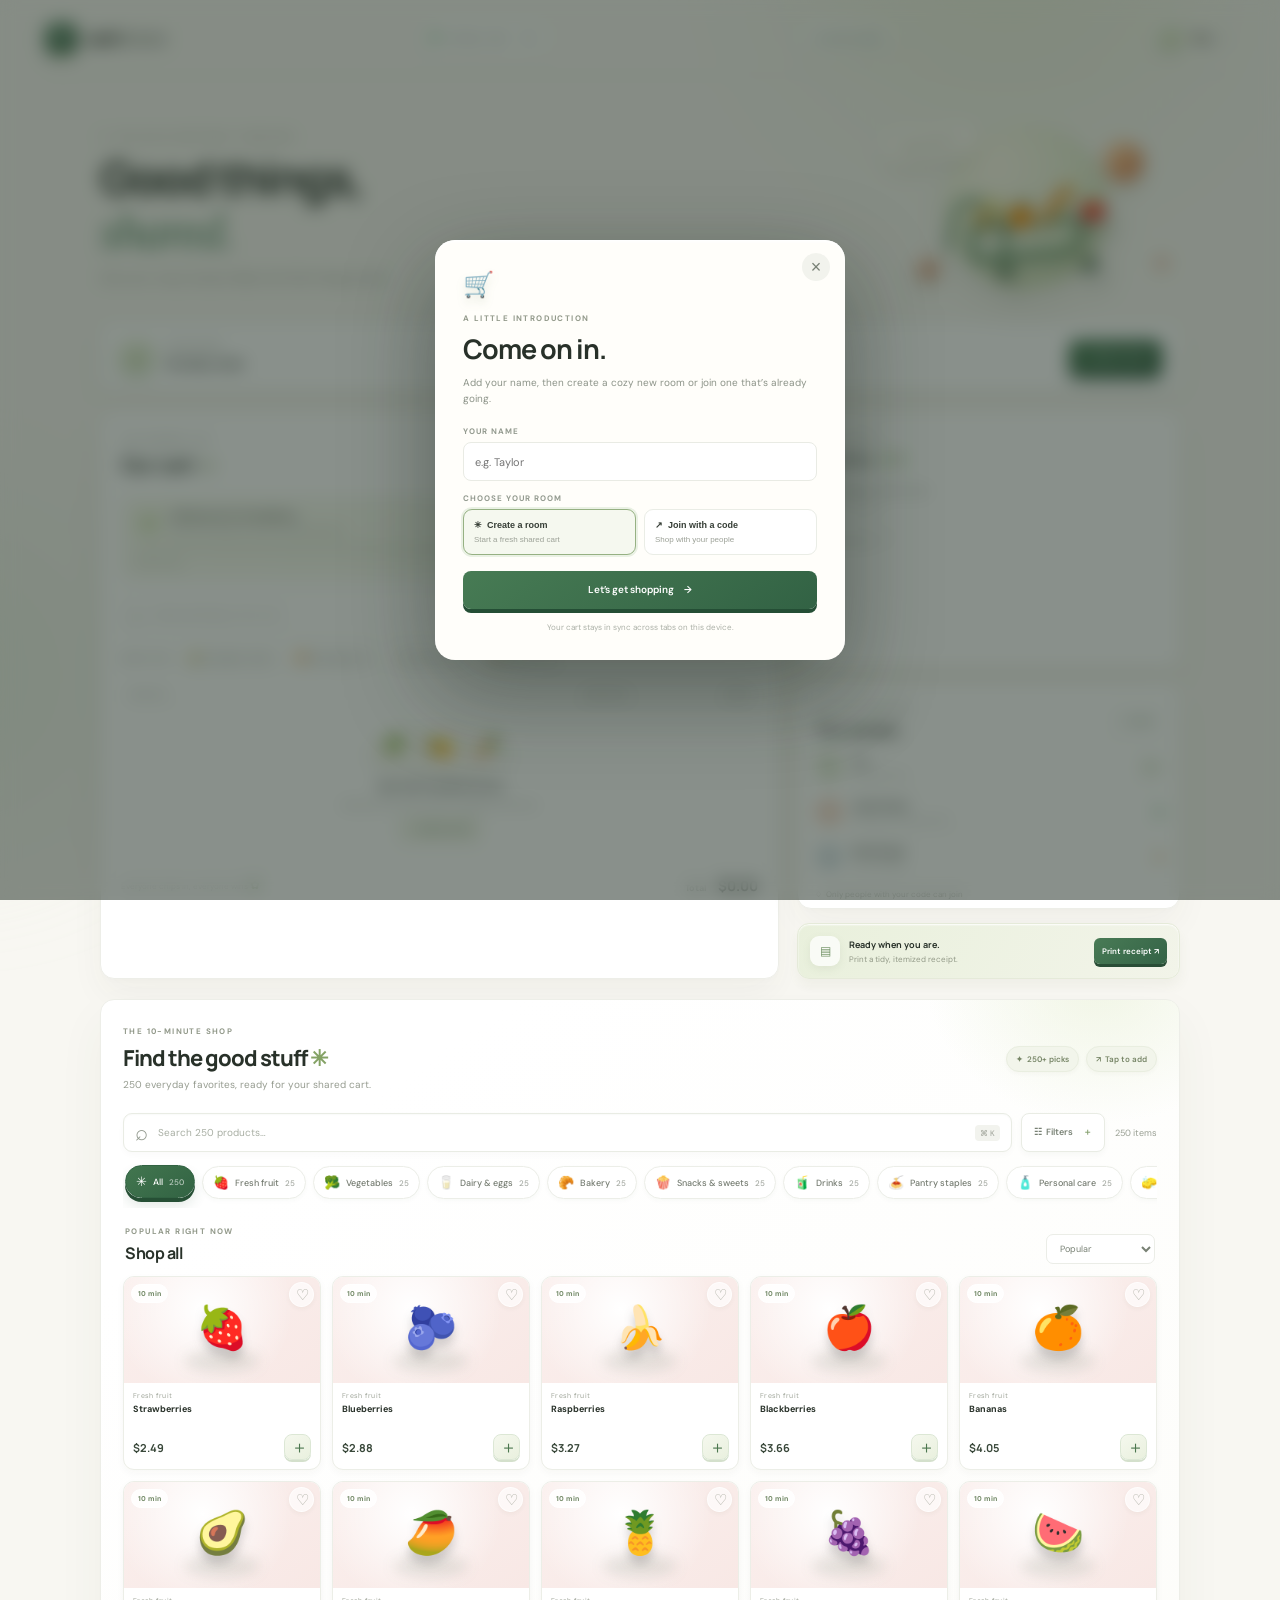
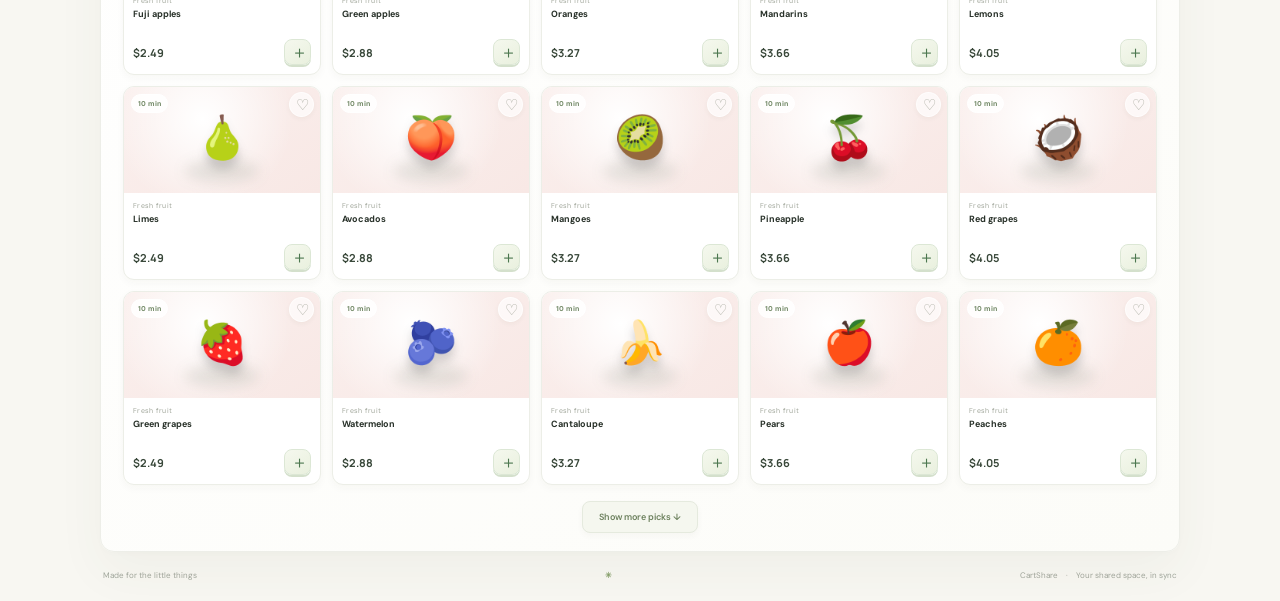
==== index.html @ 5a7dfa8d "Build CartShare shopping app" ====
<!doctype html><html lang="en"><head><meta charset="UTF-8"><meta name="viewport" content="width=device-width,initial-scale=1"><meta name="theme-color" content="#f7f6f0"><title>CartShare — Good things, shared</title><link rel="preconnect" href="https://fonts.googleapis.com"><link href="https://fonts.googleapis.com/css2?family=DM+Sans:wght@400;500;600;700&family=Manrope:wght@400;500;600;700;800&display=swap" rel="stylesheet"><link rel="stylesheet" href="css/styles.css"></head><body><div class="glow g1"></div><div class="glow g2"></div>
<header class="topbar"><a class="brand"><span class="brand-icon">c<sup>✳</sup></span>cart<span class="light">share</span></a><div class="presence"><i></i><span id="header-room">Your shared space</span><button id="copy-room" title="Copy room code">⧉</button></div><a class="explainer-link" href="assets/video/cartshare-explainer.html" target="_blank" rel="noopener">▶ &nbsp;How it works</a><button class="user-pill" id="profile-button"><span class="avatar" id="profile-avatar">Y</span><span id="profile-name">You</span><span class="muted">⌄</span></button></header>
<main><section class="hero"><div><p class="kicker">✳ &nbsp;THE JOY OF GETTING IT TOGETHER</p><h1>Good things,<br><em>shared.</em></h1><p class="sub">One cart, many hands. Make the little things easier.</p></div><div class="scene" aria-hidden="true"><div class="halo"></div><div class="bubble b1"></div><div class="bubble b2"></div><span class="sticker">GOOD STUFF ✦</span><span class="spark">✳</span><div class="trolley"><div class="goods"><span>🥑</span><span>🍊</span><span>🥖</span><span>🍅</span></div><div class="basket"></div><div class="handle"></div><i class="wheel one"></i><i class="wheel two"></i></div></div></section>
<section class="roombar"><div class="home-icon">⌂</div><div><small>YOUR ROOM</small><strong id="room-title">Sunday reset</strong></div><div class="roomcode"><small>INVITE CODE</small><button id="room-code">SUN-482　↗</button></div><div class="members"><div><i>Y</i><i>J</i><i>+1</i></div><span><b id="people-count">3</b> shopping together</span></div><button class="join" id="open-room">＋ <span>Join a room</span></button></section>
<div class="layout"><section class="cart card"><div class="heading"><div><small class="kicker">THE SHARED LIST</small><h2>Our cart <sup id="item-count">0</sup></h2></div><button class="quiet" id="clear-cart">Clear all ↗</button></div><div class="shipping"><div class="shipping-top"><span class="shine">✦</span><div><b id="threshold-title">A little more for free delivery</b><small id="threshold-caption">Add a few favorites to reach the $75 minimum</small></div><strong id="progress-amount">$0 <small>/ $75</small></strong></div><div class="track"><div id="progress-fill"></div></div><div class="track-label"><span id="progress-left">$75 to go</span><b>FREE DELIVERY　↗</b></div></div>
<form id="add-form"><div class="item-input"><span>⌕</span><input id="item-input" placeholder="Add something to the cart…" maxlength="70" required><kbd>↵</kbd></div><label class="price-input">$ <input id="price-input" type="number" min="0.01" step=".01" placeholder="0.00" required></label><button class="add" type="submit">＋ Add item</button></form><div class="quick"><small>QUICK ADD</small><button data-name="Avocados" data-price="4.50">🥑 <span>Avocados</span> <b>$4.50</b></button><button data-name="Sourdough" data-price="6">🍞 <span>Sourdough</span> <b>$6</b></button><button data-name="Oat milk" data-price="3.25">🥛 <span>Oat milk</span> <b>$3.25</b></button><button data-name="Flowers" data-price="12">💐 <span>Flowers</span> <b>$12</b></button></div><div class="list-head"><span>ITEM <i id="list-count">(0)</i></span><span>ADDED BY</span><span>PRICE</span></div><div id="item-list"></div><div id="empty-state" class="empty"><div class="produce">🥬　🍋　🥕</div><b>Your cart is a blank canvas</b><p>Add your first item and let the good stuff roll in.</p><button id="empty-add">＋ Add an item</button></div><div class="cart-foot"><span>Everyone chips in, everyone wins <i>✿</i></span><b>Total <strong id="cart-total">$0.00</strong></b></div></section>
<aside><section class="card activity"><div class="heading"><div><small class="kicker">THE LATEST</small><h3>Activity <span class="live">● LIVE</span></h3></div><button id="activity-menu" class="quiet">···</button></div><div id="activity-feed"></div><button class="see-more" id="activity-more">See all activity　↗</button></section><section class="card people"><div class="heading"><div><small class="kicker">BETTER TOGETHER</small><h3>Your people</h3></div><button class="invite" id="invite-button">＋ Invite</button></div><div class="person"><i class="av you">Y</i><span><b id="person-you">You</b><small>Making the list</small></span><label>YOU</label></div><div class="person"><i class="av jamie">J</i><span><b>Jamie Parker</b><small>Picking up the good stuff</small></span><i class="online"></i></div><div class="person"><i class="av alex">A</i><span><b>Alex Morgan</b><small>Just browsing</small></span><i class="online idle"></i></div><div class="privacy">♢ &nbsp;Only people with your code can join</div></section><section class="receipt"><div class="receipt-icon">▤</div><span><b>Ready when you are.</b><small>Print a tidy, itemized receipt.</small></span><button id="print-receipt">Print receipt ↗</button></section></aside></div><section class="store card" id="store"><div class="store-top"><div><small class="kicker">THE 10-MINUTE SHOP</small><h2>Find the good stuff <span>✳</span></h2><p>250 everyday favorites, ready for your shared cart.</p></div><div class="store-badges"><span>✦ &nbsp;250+ picks</span><span>↗ &nbsp;Tap to add</span></div></div><div class="store-tools"><label class="catalog-search"><span>⌕</span><input id="catalog-search" placeholder="Search 250 products…" autocomplete="off"><kbd>⌘ K</kbd></label><button class="filter-toggle" id="filter-toggle">☷ &nbsp;Filters <span>＋</span></button><span class="result-count" id="result-count">250 items</span></div><div class="category-rail" id="category-rail"></div><div class="catalog-heading"><div><small class="kicker" id="active-category-label">POPULAR RIGHT NOW</small><h3 id="active-category-title">Shop all</h3></div><select id="sort-products" aria-label="Sort products"><option value="popular">Popular</option><option value="name">Name A–Z</option><option value="price-low">Price: low to high</option><option value="price-high">Price: high to low</option></select></div><div class="product-grid" id="product-grid"></div><div class="no-results hidden" id="no-results">No products found. Try another search or category.</div><button class="load-more" id="load-more">Show more picks <span>↓</span></button></section><footer>Made for the little things <b>✳</b><span>CartShare　·　Your shared space, in sync</span></footer></main>
<div class="backdrop" id="modal-backdrop"><section class="modal"><button class="close" id="modal-close">×</button><div class="modal-icon">🛒</div><small class="kicker">A LITTLE INTRODUCTION</small><h2>Come on in.</h2><p>Add your name, then create a cozy new room or join one that’s already going.</p><form id="join-form"><label>YOUR NAME</label><input id="name-field" placeholder="e.g. Taylor" maxlength="24" required><label>CHOOSE YOUR ROOM</label><div class="choices"><button type="button" class="choice active" data-mode="create"><b>✳ &nbsp;Create a room</b><small>Start a fresh shared cart</small></button><button type="button" class="choice" data-mode="join"><b>↗ &nbsp;Join with a code</b><small>Shop with your people</small></button></div><div id="join-code-field" class="hidden"><label>ROOM CODE</label><input id="code-field" placeholder="e.g. SUN-482" maxlength="8"></div><button class="submit">Let’s get shopping　→</button></form><small class="modal-note">Your cart stays in sync across tabs on this device.</small></section></div><div class="toast" id="toast"></div><script src="js/app.js"></script></body></html>
---- css/styles.css ----
:root{--ink:#283129;--green:#376b49;--muted:#92988e;--paper:#f8f7f2;--line:#eceee7}*{box-sizing:border-box}body{margin:0;background:var(--paper);color:var(--ink);font:12px 'DM Sans',sans-serif;overflow-x:hidden}.glow{position:fixed;z-index:-1;filter:blur(80px);border-radius:50%;opacity:.55}.g1{width:370px;height:350px;background:#e6edcf;right:7%;top:-230px}.g2{width:280px;height:270px;background:#e1f0dc;left:-190px;bottom:10%}.topbar{height:76px;max-width:1190px;margin:auto;display:flex;justify-content:space-between;align-items:center;border-bottom:1px solid #e9eae3}.brand{display:flex;align-items:center;font:800 19px Manrope;letter-spacing:-1px}.brand-icon{display:grid;place-items:center;width:32px;height:32px;background:linear-gradient(145deg,#4f845d,#285639);color:white;border-radius:11px;box-shadow:inset 1px 2px 3px #ffffff66,0 5px 10px #355a3a44;margin-right:9px;transform:rotate(-3deg)}.brand-icon sup{font-size:8px;color:#d8ef93}.light{color:#798078;font-weight:500;margin-left:1px}.presence{display:flex;align-items:center;gap:8px;background:#ffffffc9;border:1px solid #e9ebe4;border-radius:99px;padding:8px 11px;color:#747b70;font-size:10px;box-shadow:0 3px 9px #33310d08}.presence i,.online{width:7px;height:7px;background:#68aa72;border-radius:50%;box-shadow:0 0 0 3px #e8f5e7}.presence button{border:0;background:none;color:#858c7e;cursor:pointer}.user-pill{border:0;background:none;display:flex;align-items:center;gap:8px;font:600 11px 'DM Sans';cursor:pointer}.avatar{width:29px;height:29px;border-radius:50%;background:linear-gradient(140deg,#edf3dc,#d6e5c2);display:grid;place-items:center;color:#566e49;box-shadow:inset 1px 2px 3px white,0 3px 7px #5553}.muted{color:#a2a69d}main{max-width:1080px;margin:auto;padding:36px 0 20px}.hero{display:flex;justify-content:space-between;align-items:center;height:196px}.kicker{font-size:8px;letter-spacing:1.4px;color:#92998a;font-weight:700}.hero h1{font:800 46px/1.05 Manrope;letter-spacing:-2.4px;margin:12px 0 8px}.hero h1 em{font:italic 500 50px Georgia;color:#4c835c;letter-spacing:-2px}.sub{font-size:12px;color:#8a9086;margin:10px 0}.scene{width:300px;height:188px;position:relative;perspective:500px}.halo{position:absolute;width:165px;height:165px;border-radius:50%;left:63px;top:8px;background:radial-gradient(circle at 32% 26%,#fbf8e9,#e2edcf 67%,#cfdcb8);box-shadow:inset -12px -14px 20px #8f9d661c,0 22px 36px #65704717}.bubble{position:absolute;border-radius:50%;box-shadow:inset -7px -8px 12px #52331322,inset 5px 5px 12px #ffffff8c,0 10px 15px #6873482c}.b1{width:42px;height:42px;right:36px;top:24px;background:linear-gradient(145deg,#f8c887,#e98a5e)}.b2{width:24px;height:24px;left:35px;bottom:24px;background:linear-gradient(145deg,#f1c8a3,#df8d71)}.sticker{position:absolute;top:13px;left:5px;background:#fffdf5;color:#788466;border:1px solid white;border-radius:30px;padding:8px 12px;font-size:9px;box-shadow:0 8px 15px #55551c20;transform:rotate(-8deg)}.spark{position:absolute;right:9px;bottom:27px;font-size:21px;color:#e4956b;text-shadow:0 3px 4px #c2795070}.trolley{position:absolute;top:63px;left:71px;width:170px;height:106px;transform:rotate(-5deg);filter:drop-shadow(8px 16px 9px #43583740)}.basket{position:absolute;left:19px;top:28px;width:115px;height:51px;border:6px solid #4a7b53;border-top:0;border-radius:1px 2px 20px 18px;transform:skew(-14deg);background:linear-gradient(145deg,#ffffff8c,#d3e3bfbb)}.basket:before{content:'';position:absolute;left:0;right:0;top:13px;height:5px;background:#4a7b53}.basket:after{content:'';position:absolute;left:28px;top:0;bottom:0;width:5px;background:#4a7b53}.goods{position:absolute;z-index:1;top:4px;left:21px;display:flex;align-items:flex-end;gap:1px}.goods span{font-size:27px;filter:drop-shadow(0 4px 2px #3334)}.goods span:nth-child(2){font-size:23px}.goods span:nth-child(3){font-size:34px}.goods span:nth-child(4){font-size:22px}.handle{position:absolute;left:0;top:15px;width:29px;height:49px;border:5px solid #4a7b53;border-right:0;border-bottom:0;transform:skew(-18deg);border-radius:10px 0}.wheel{position:absolute;bottom:10px;width:15px;height:15px;border-radius:50%;background:radial-gradient(circle at 30% 25%,#9db28a,#315b40 70%);box-shadow:0 2px 4px #2228}.one{left:43px}.two{left:128px}.roombar{height:69px;display:flex;align-items:center;gap:12px;padding:0 17px;background:#fff;border:1px solid #eceee7;border-radius:14px;box-shadow:0 8px 24px #4351300b,0 2px 3px #43513008;margin:14px 0 20px}.home-icon{width:36px;height:36px;border-radius:12px;background:linear-gradient(145deg,#eff5df,#d4e4c4);box-shadow:inset 0 2px 4px white,0 4px 8px #4b673020;display:grid;place-items:center;font-size:20px;color:#567953}.roombar>div:nth-child(2){display:grid;gap:4px}.roombar small{font-size:8px;color:#9ca295;letter-spacing:1px;font-weight:700}.roombar strong{font:700 12px Manrope}.roomcode{margin-left:auto;display:grid;gap:4px}.roomcode button{border:0;background:#f2f4eb;border-radius:5px;padding:5px 7px;color:#657556;font-size:9px;font-weight:700;letter-spacing:.5px;cursor:pointer}.members{display:flex;align-items:center;gap:8px;color:#8c9288;font-size:9px}.members>div{display:flex;padding-left:7px}.members i{font-style:normal;width:26px;height:26px;margin-left:-7px;border-radius:50%;border:2px solid white;display:grid;place-items:center;background:#e7efdc;color:#657950;font-size:8px;font-weight:700}.members i:nth-child(2){background:#f7dfd1;color:#a46651}.members i:nth-child(3){background:#f0efe7;color:#747a6f}.members b{color:#485147}.join{margin-left:auto;background:linear-gradient(145deg,#457a53,#2e5e3f);color:white;border:0;border-radius:8px;padding:10px 13px;font:600 10px 'DM Sans';cursor:pointer;box-shadow:0 4px 0 #224831,0 8px 13px #315f4230;transition:.15s}.join:hover,.add:hover,#print-receipt:hover,.submit:hover{transform:translateY(-2px);filter:brightness(1.06)}.layout{display:grid;grid-template-columns:minmax(0,1.65fr) minmax(280px,.93fr);gap:18px}.card{background:#fff;border:1px solid #edeee8;border-radius:14px;box-shadow:0 16px 35px #4351300b,0 3px 8px #43513005}.cart{padding:19px 20px 0;min-height:561px}.heading{display:flex;justify-content:space-between;align-items:center}.heading h2{font:700 20px Manrope;letter-spacing:-.8px;margin:4px 0}.heading h2 sup{font:600 9px 'DM Sans';color:#77846d;background:#f0f4e9;border-radius:15px;padding:4px 7px;vertical-align:3px}.quiet{border:0;background:none;color:#999f94;font:10px 'DM Sans';cursor:pointer}.shipping{margin:14px 0 15px;padding:12px 13px 9px;border:1px solid #edf0e5;border-radius:10px;background:linear-gradient(110deg,#f7f9f1,#f1f5e8);box-shadow:inset 0 1px 0 white}.shipping-top{display:flex;align-items:center;gap:9px}.shine{height:26px;width:26px;display:grid;place-items:center;border-radius:8px;background:linear-gradient(145deg,#eef4dc,#dce9c5);color:#879f64;box-shadow:inset 0 1px 2px white}.shipping-top>div{display:grid;gap:3px}.shipping-top b{font-size:9px}.shipping-top small{color:#949b8e;font-size:8px}.shipping-top>strong{margin-left:auto;color:#526d4d;font:700 11px Manrope}.shipping-top>strong small{font:9px 'DM Sans';color:#9ca493}.track{height:6px;margin:11px 0 7px;border-radius:99px;background:#e5eadd;box-shadow:inset 0 1px 2px #67704717;overflow:hidden}.track div{width:0;height:100%;border-radius:99px;background:linear-gradient(90deg,#81a85f,#c7dc77);box-shadow:0 1px 6px #a1b95d88;transition:width .4s}.track-label{display:flex;justify-content:space-between;color:#9ca294;font-size:8px}.track-label b{color:#7f8e6c;letter-spacing:.5px}#add-form{display:flex;gap:7px}.item-input,.price-input{height:38px;border:1px solid #e7eae3;border-radius:8px;display:flex;align-items:center;padding:0 9px;gap:7px}.item-input{flex:1;min-width:80px}.item-input:focus-within,.price-input:focus-within{border-color:#9db890;box-shadow:0 0 0 3px #eef4e8}.item-input>span{font-size:21px;color:#92998e}.item-input input,.price-input input{border:0;outline:0;min-width:0;width:100%;font:10px 'DM Sans';background:transparent}.item-input input::placeholder{color:#aeb2a9}kbd{background:#f2f3ee;color:#9da197;border-radius:4px;padding:3px 5px;font:9px 'DM Sans'}.price-input{width:73px;color:#999f95;font-size:10px}.price-input input::-webkit-inner-spin-button{appearance:none}.add{border:0;border-radius:8px;background:linear-gradient(145deg,#477b54,#326244);color:white;padding:0 12px;font:600 10px 'DM Sans';cursor:pointer;box-shadow:0 3px 0 #254b34;transition:.15s}.quick{display:flex;align-items:center;gap:6px;flex-wrap:wrap;margin:13px 0 19px}.quick>small,.list-head{font-size:8px;color:#9da397;letter-spacing:.8px;font-weight:700}.quick>small{margin-right:2px}.quick button{border:1px solid #edeee8;background:#fff;border-radius:99px;padding:5px 8px;color:#6d7568;font:9px 'DM Sans';cursor:pointer;box-shadow:0 2px 4px #3344110a;transition:.15s}.quick button:hover{transform:translateY(-2px);box-shadow:0 6px 10px #33441117;border-color:#d3dfc8}.quick button b{font-size:8px;color:#93998e;margin-left:3px}.list-head{display:grid;grid-template-columns:1fr 110px 58px;padding:0 7px 9px;border-bottom:1px solid #eff0eb}.list-head i{font-style:normal}.list-head span:last-child{text-align:right}.cart-row{display:grid;grid-template-columns:1fr 110px 58px;align-items:center;padding:10px 7px;border-bottom:1px solid #f1f2ed;animation:rise .25s}.item{display:flex;align-items:center;gap:9px}.item>i{font-style:normal;display:grid;place-items:center;width:32px;height:32px;border-radius:10px;background:linear-gradient(145deg,#fafaf3,#e9eee0);box-shadow:inset 0 1px 2px white,0 3px 5px #55551b10;font-size:17px}.item span,.person span{display:grid;gap:3px}.item b,.person b{font-size:9px}.item small,.person small{font-size:8px;color:#a1a69d}.owner{display:flex;align-items:center;gap:6px;color:#858b81;font-size:8px}.owner i{font-style:normal;width:22px;height:22px;display:grid;place-items:center;border-radius:50%;background:#f5e0d5;color:#a36450;font-size:8px;font-weight:700}.cost{display:flex;justify-content:flex-end;align-items:center;gap:5px;font-weight:700;font-size:9px}.cost button{border:0;background:none;color:#bbbfb5;font-size:15px;cursor:pointer}.empty{text-align:center;padding:15px 0 20px}.empty.hidden{display:none}.produce{font-size:21px;width:max-content;margin:0 auto 8px;padding:9px 13px;border-radius:50%;background:radial-gradient(ellipse,#f5f5e9,#fff);box-shadow:inset 0 2px 3px white,0 7px 13px #4658291c}.empty>b{font:700 10px Manrope}.empty p{font-size:9px;color:#999f95;margin:5px}.empty button{border:1px solid #e8eddf;background:#f4f7ee;color:#668050;padding:6px 10px;border-radius:6px;font:600 9px 'DM Sans';cursor:pointer}.cart-foot{height:43px;border-top:1px solid #eff0eb;display:flex;align-items:center;justify-content:space-between;color:#a0a59b;font-size:8px}.cart-foot i{font-style:normal;color:#82a36b;font-size:12px}.cart-foot>b{font-size:9px;color:#899086}.cart-foot strong{margin-left:10px;color:#303a32;font:700 14px Manrope}aside{display:flex;flex-direction:column;gap:14px}.activity{padding:17px 17px 0;min-height:257px}.heading h3{font:700 15px Manrope;margin:4px 0}.live{font:700 7px 'DM Sans';color:#79a167;background:#eff5e9;padding:4px 6px;border-radius:4px;vertical-align:3px}.live:first-letter{font-size:6px}.event{display:flex;align-items:flex-start;gap:8px;position:relative;padding:10px 0}.event:not(:last-child):after{content:'';position:absolute;left:10px;top:33px;bottom:-4px;border-left:1px dashed #e7e9df}.event>i{z-index:1;flex:none;width:22px;height:22px;display:grid;place-items:center;border-radius:50%;background:#e7efdc;color:#617650;font:700 8px 'DM Sans';font-style:normal}.event span{font-size:9px;color:#7d847a;line-height:1.5;padding-top:1px}.event b{color:#394238}.event small{display:block;color:#adb1a8;font-size:8px;margin-top:3px}.see-more{width:100%;padding:10px 0;background:none;border:0;border-top:1px solid #f0f1ed;text-align:left;color:#969d92;font:9px 'DM Sans';cursor:pointer}.people{padding:16px 17px 0}.invite{border:1px solid #e8ebe3;background:#fff;border-radius:6px;padding:6px 8px;color:#68805d;font:600 9px 'DM Sans';cursor:pointer}.person{display:flex;align-items:center;gap:9px;padding:8px 0;border-top:1px solid #f1f2ed}.av{font-style:normal;width:28px;height:28px;border-radius:50%;display:grid;place-items:center;font-size:9px;font-weight:700}.you{background:#e6efdb;color:#617650}.jamie{background:#f7ded0;color:#a66650}.alex{background:#dfe8ed;color:#5c7e8c}.person>span{flex:1}.person label{color:#82966e;background:#eff4e9;border-radius:4px;padding:4px;font-size:7px}.online{width:6px;height:6px}.idle{background:#d7b274;box-shadow:0 0 0 3px #f8f0e1}.privacy{border-top:1px solid #f1f2ed;padding:9px 0;color:#a0a69b;font-size:8px}.receipt{display:flex;align-items:center;gap:9px;padding:12px;background:linear-gradient(120deg,#e9f0dc,#f2f4e9);border:1px solid #e5ead9;border-radius:12px;box-shadow:inset 0 1px 2px white,0 7px 13px #58694710}.receipt-icon{width:30px;height:30px;border-radius:9px;background:#ffffffb8;box-shadow:0 3px 8px #62715018;display:grid;place-items:center;color:#709063}.receipt>span{flex:1;display:grid;gap:3px}.receipt b{font:700 9px Manrope}.receipt small{font-size:8px;color:#929987}.receipt button{border:0;background:linear-gradient(140deg,#497b56,#346346);color:#fff;border-radius:6px;padding:8px;font:600 8px 'DM Sans';white-space:nowrap;cursor:pointer;box-shadow:0 3px 0 #294d36;transition:.15s}footer{display:flex;justify-content:space-between;color:#a0a59b;font-size:8px;margin-top:18px;padding:0 3px}footer>b{color:#88a16d}.backdrop{position:fixed;inset:0;display:grid;place-items:center;padding:16px;background:#1e2b2285;backdrop-filter:blur(9px);z-index:5;opacity:0;visibility:hidden;transition:.2s}.backdrop.open{opacity:1;visibility:visible}.modal{position:relative;width:min(410px,100%);background:#fffefa;border-radius:20px;padding:28px;box-shadow:0 30px 90px #18251b70,inset 0 2px 3px white;transform:translateY(12px) scale(.98);transition:.25s}.open .modal{transform:none}.close{position:absolute;right:15px;top:13px;width:28px;height:28px;border:0;border-radius:50%;background:#f2f3ed;color:#788075;font-size:18px;cursor:pointer}.modal-icon{font-size:25px;margin-bottom:8px;filter:drop-shadow(0 5px 5px #4e6c3233)}.modal h2{font:700 27px Manrope;letter-spacing:-1px;margin:5px 0}.modal>p{font-size:10px;line-height:1.6;color:#8c9388;margin:8px 0 19px}.modal form>label,#join-code-field label{display:block;font-size:8px;font-weight:700;letter-spacing:1px;color:#939a8f;margin:12px 0 6px}.modal input{height:39px;border:1px solid #e9ebe4;border-radius:8px;padding:0 11px;width:100%;outline:0;font:11px 'DM Sans'}.modal input:focus{border-color:#9bb48b;box-shadow:0 0 0 3px #edf3e8}.choices{display:grid;grid-template-columns:1fr 1fr;gap:8px}.choice{border:1px solid #eaede6;background:#fff;border-radius:9px;text-align:left;padding:10px;display:grid;gap:5px;cursor:pointer;color:#353d35}.choice.active{border-color:#96b183;background:#f5f8ef;box-shadow:0 0 0 2px #eaf1e4}.choice b{font-size:9px}.choice small{font-size:8px;color:#9ca197}.submit{width:100%;margin-top:16px;padding:12px;background:linear-gradient(145deg,#477b54,#326244);color:white;border:0;border-radius:8px;font:600 10px 'DM Sans';cursor:pointer;box-shadow:0 4px 0 #244e35;transition:.15s}.modal-note{display:block;text-align:center;color:#abb0a7;font-size:8px;margin:13px 0 0}.hidden{display:none!important}.toast{position:fixed;z-index:8;bottom:22px;left:50%;transform:translate(-50%,18px);opacity:0;pointer-events:none;background:#293c2e;color:#fff;border-radius:9px;padding:11px 15px;font-size:10px;box-shadow:0 9px 25px #16201a50;transition:.25s}.toast.show{opacity:1;transform:translate(-50%,0)}@keyframes rise{from{opacity:0;transform:translateY(5px)}to{opacity:1;transform:none}}@media(max-width:1160px){.topbar{margin:0 25px}main{margin:0 25px}}@media(max-width:760px){.topbar{height:64px;margin:0 15px}.presence{font-size:0;padding:8px}.presence i{font-size:10px}.presence span{display:none}.user-pill>span:not(.avatar){display:none}main{margin:0 15px;padding-top:22px}.hero{height:160px}.hero h1{font-size:37px}.hero h1 em{font-size:43px}.scene{transform:scale(.72);transform-origin:right center;margin-left:-70px}.roombar{height:62px;padding:0 10px;gap:8px}.roomcode{display:none}.members{gap:3px;font-size:8px}.members i{width:23px;height:23px}.join{padding:9px}.join span{display:none}.layout{grid-template-columns:1fr}.cart{padding:16px 13px 0;min-height:auto}.list-head,.cart-row{grid-template-columns:1fr 85px 54px}.activity{min-height:0}.quick{gap:5px}.quick button{padding:5px 6px}.quick button span{display:none}.quick button b{margin-left:0}.quick>small{margin-right:3px}.cost button{opacity:1}.receipt{margin-bottom:1px}footer{font-size:7px}}@media(max-width:390px){.hero h1{font-size:33px}.hero h1 em{font-size:39px}.scene{transform:scale(.62);margin-left:-100px}.members{display:none}.join{margin-left:auto}.shipping-top>div small{max-width:155px}.cart{padding-left:10px;padding-right:10px}footer span{display:none}}@media print{body{background:white}.glow,.topbar,.hero,.roombar,aside,footer,#add-form,.quick,.quiet,.empty{display:none!important}main{max-width:760px;margin:0;padding:0}.layout{display:block}.cart{min-height:0;border:0;box-shadow:none;padding:0}.cart:before{content:'CARTSHARE  ·  GROUP RECEIPT';display:block;border-bottom:2px solid #333;padding:0 0 12px;margin-bottom:18px;font:700 12px Manrope;letter-spacing:2px}.shipping{background:white}.cart-row{break-inside:avoid}.cart-foot{border-top:2px solid #333;margin-top:10px}.cost button{display:none}}
/* 10-minute storefront */
.store{margin-top:20px;padding:22px 22px 18px;overflow:hidden;position:relative;background:linear-gradient(145deg,#fff 15%,#fcfcf8 100%);box-shadow:0 20px 50px #4351300c,0 3px 8px #43513005}.store:before{content:'';position:absolute;right:-100px;top:-170px;width:360px;height:300px;border-radius:50%;background:radial-gradient(ellipse,#eaf1d9aa,transparent 68%);pointer-events:none}.store-top{position:relative;display:flex;justify-content:space-between;align-items:center}.store-top h2{font:750 22px Manrope;letter-spacing:-1px;margin:5px 0}.store-top h2 span{color:#84a265}.store-top p{font-size:10px;color:#969c90;margin:5px 0}.store-badges{display:flex;gap:7px}.store-badges span{background:#f2f5eb;border:1px solid #e9eee0;color:#768566;padding:7px 9px;border-radius:99px;font-size:8px;font-weight:600;box-shadow:0 2px 4px #34420f08}.store-tools{display:flex;align-items:center;gap:9px;margin:17px 0 12px;position:relative}.catalog-search{height:39px;display:flex;align-items:center;gap:8px;flex:1;padding:0 11px;border:1px solid #e9ece4;background:#fff;border-radius:9px;box-shadow:inset 0 1px 2px #26381707,0 3px 7px #26381706}.catalog-search:focus-within{border-color:#9db890;box-shadow:0 0 0 3px #eef4e8}.catalog-search>span{font-size:22px;color:#92998e}.catalog-search input{border:0;outline:0;min-width:0;flex:1;font:10px 'DM Sans'}.catalog-search input::placeholder{color:#a8aea3}.catalog-search kbd{font:8px 'DM Sans';white-space:nowrap}.filter-toggle{height:39px;background:#fff;border:1px solid #e9ece4;border-radius:8px;padding:0 12px;color:#788174;font:600 9px 'DM Sans';cursor:pointer;box-shadow:0 3px 6px #26381708}.filter-toggle span{color:#85a06e;margin-left:8px}.filter-active{background:#f1f5e9;border-color:#dce7d1}.result-count{font-size:9px;color:#999f93;min-width:43px;text-align:right}.category-rail{display:flex;gap:7px;overflow:auto;padding:2px 2px 9px;scrollbar-width:thin;scrollbar-color:#d9e2ce transparent}.category-chip{display:flex;align-items:center;gap:6px;flex:none;border:1px solid #eceee8;background:#fff;border-radius:99px;padding:7px 10px;color:#747b70;font:500 9px 'DM Sans';cursor:pointer;transition:.16s;box-shadow:0 2px 5px #34420f07}.category-chip:hover{transform:translateY(-2px);box-shadow:0 5px 9px #34420f10;border-color:#d8e4cf}.category-chip.selected{background:linear-gradient(145deg,#42764f,#326343);border-color:#326343;color:white;box-shadow:0 4px 0 #264f35,0 8px 13px #315f4223;transform:translateY(-1px)}.category-chip>span{font-size:13px}.category-chip i{font-style:normal;font-size:8px;opacity:.65}.catalog-heading{display:flex;align-items:end;justify-content:space-between;margin:14px 2px 12px}.catalog-heading h3{font:700 16px Manrope;letter-spacing:-.5px;margin:4px 0 0}.catalog-heading select{border:1px solid #ebede7;background:white;border-radius:7px;padding:7px 9px;color:#788174;font:9px 'DM Sans';outline:0;cursor:pointer}.product-grid{display:grid;grid-template-columns:repeat(5,minmax(0,1fr));gap:11px}.product-card{min-width:0;border:1px solid #eceee7;border-radius:11px;background:#fff;overflow:hidden;box-shadow:0 3px 9px #33451d09;transition:transform .18s,box-shadow .18s,border-color .18s;animation:rise .22s}.product-card:hover{transform:translateY(-4px);box-shadow:0 12px 22px #33451d16;border-color:#dae5d0}.product-visual{height:106px;position:relative;display:grid;place-items:center;background:radial-gradient(circle at 40% 30%,#fff 0,#ffffffaa 23%,transparent 65%),linear-gradient(145deg,color-mix(in srgb,var(--tint) 68%,white),var(--tint));overflow:hidden}.product-visual:after{content:'';position:absolute;width:74px;height:22px;bottom:11px;left:50%;transform:translateX(-50%);border-radius:50%;background:#45503a20;filter:blur(7px)}.product-emoji{font-size:42px;z-index:1;filter:drop-shadow(0 8px 5px #3333);transform:translateY(-3px);transition:transform .2s}.product-card:hover .product-emoji{transform:translateY(-7px) rotate(-3deg) scale(1.07)}.product-badge{position:absolute;top:7px;left:7px;background:#ffffffd9;backdrop-filter:blur(5px);border:1px solid #fff;border-radius:99px;padding:4px 6px;color:#6f8662;font-size:7px;font-weight:700;z-index:2}.favorite{position:absolute;top:5px;right:6px;z-index:2;width:25px;height:25px;border:1px solid #ffffffa8;border-radius:50%;background:#ffffffa8;color:#a8aa9f;font-size:15px;cursor:pointer;box-shadow:0 2px 5px #34420f0b}.favorite.saved{color:#de7c78;background:#fff}.product-info{padding:8px 9px 9px;display:grid;gap:4px}.product-info>small{font-size:7px;color:#a0a69a;letter-spacing:.3px}.product-info>b{font-size:9px;line-height:1.3;min-height:23px;display:-webkit-box;-webkit-line-clamp:2;-webkit-box-orient:vertical;overflow:hidden}.product-info>div{display:flex;align-items:center;justify-content:space-between;margin-top:3px}.product-info strong{font:700 11px Manrope;color:#39483a}.product-add{width:27px;height:26px;border:1px solid #dce7d5;border-radius:8px;background:linear-gradient(145deg,#f5f8ee,#e9f0de);color:#4c774f;font-size:17px;line-height:1;cursor:pointer;box-shadow:0 2px 0 #d4e0cc;transition:.15s}.product-add:hover{background:linear-gradient(145deg,#4b8058,#326343);color:white;transform:translateY(-2px);box-shadow:0 4px 0 #284f36}.product-add.added{background:#4e8a58;color:white;border-color:#4e8a58}.load-more{display:block;margin:16px auto 0;border:1px solid #e5eade;background:#f5f7ef;border-radius:8px;padding:9px 16px;color:#6c805d;font:600 9px 'DM Sans';cursor:pointer;box-shadow:0 3px 6px #4351300a}.load-more:hover{background:#edf3e4}.no-results{text-align:center;padding:35px 10px;color:#969d91;font-size:11px}.category-rail.filters-open{background:#f7f8f2;border-radius:10px;padding:8px;box-shadow:inset 0 1px 3px #53613c12}.store .hidden{display:none!important}
@media(max-width:900px){.product-grid{grid-template-columns:repeat(4,minmax(0,1fr))}}@media(max-width:620px){.store{padding:17px 12px}.store-top h2{font-size:19px}.store-badges{display:none}.store-tools{gap:6px}.filter-toggle{padding:0 8px}.result-count{min-width:35px;font-size:8px}.product-grid{grid-template-columns:repeat(3,minmax(0,1fr));gap:8px}.product-visual{height:91px}.product-emoji{font-size:35px}.category-chip{padding:7px 9px}.catalog-heading{margin-top:11px}}@media(max-width:390px){.product-grid{grid-template-columns:repeat(2,minmax(0,1fr))}.product-visual{height:112px}.product-emoji{font-size:43px}.catalog-search kbd{display:none}}
@media print{.store{display:none!important}}
.product-photo{position:absolute;inset:0;width:100%;height:100%;object-fit:cover;z-index:1;transition:transform .35s,filter .35s}.product-photo.loaded~.product-emoji{display:none}.product-card:hover .product-photo{transform:scale(1.07);filter:saturate(1.08)}.product-visual:has(.product-photo.loaded):after{z-index:2;bottom:0;left:0;right:0;width:100%;height:40%;transform:none;border-radius:0;filter:none;background:linear-gradient(transparent,#1f2c222b)}.product-badge,.favorite{z-index:3}
.explainer-link{border:1px solid #e8ede1;background:linear-gradient(145deg,#fff,#f5f7ef);color:#69805c;border-radius:99px;padding:8px 12px;text-decoration:none;font:600 9px 'DM Sans';box-shadow:0 3px 8px #3344110c}.explainer-link:hover{transform:translateY(-1px);box-shadow:0 6px 12px #33441114}@media(max-width:480px){.explainer-link{display:none}}
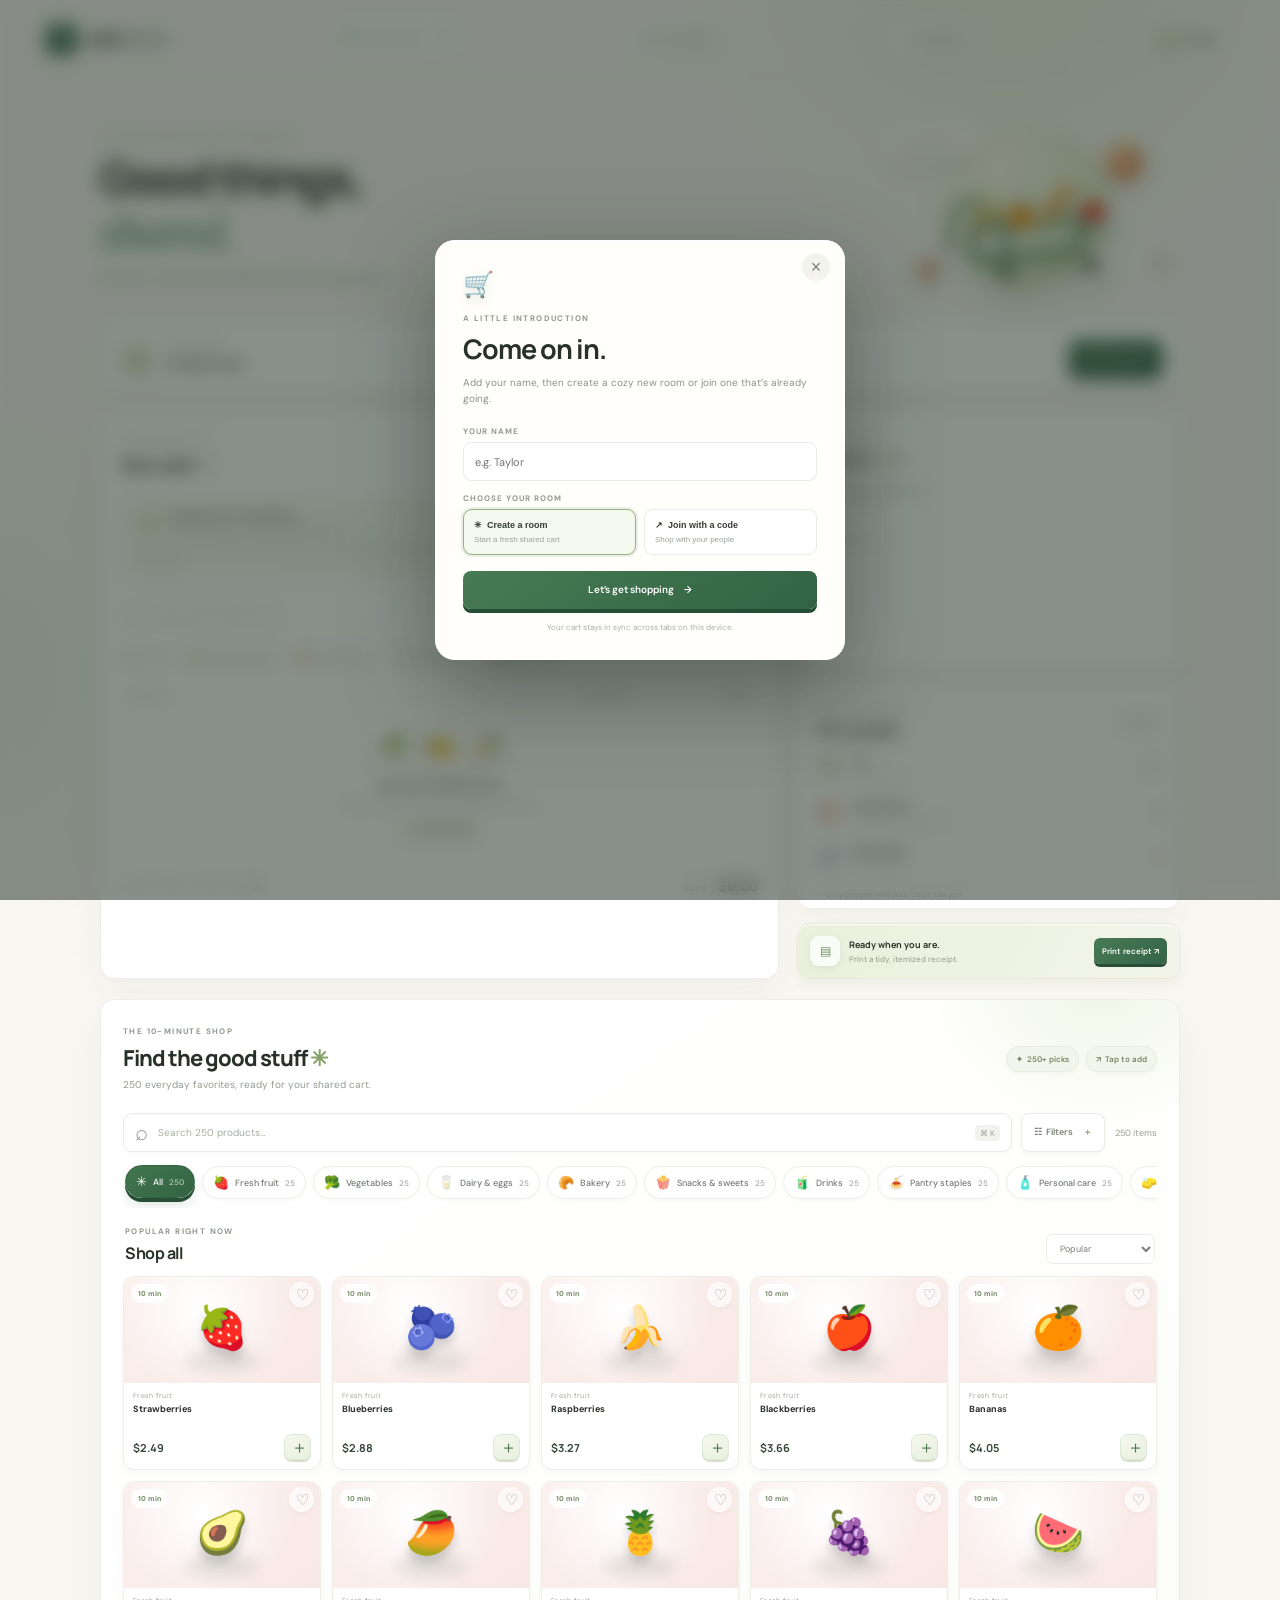
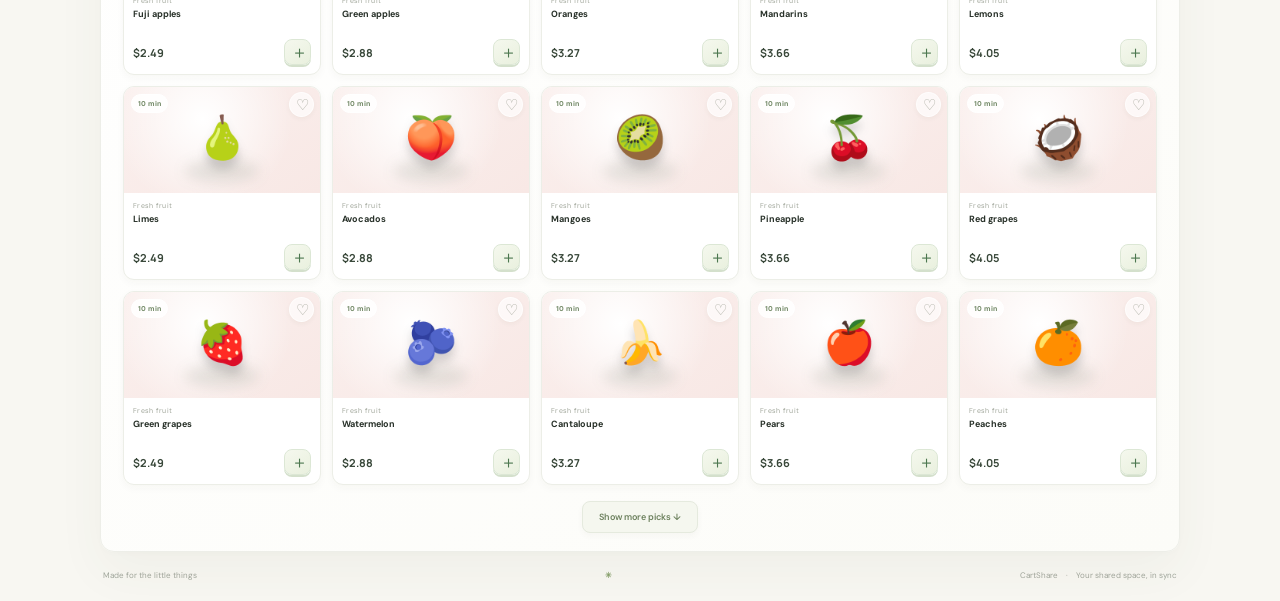
==== commit 6b66a7e7: "Add 15-second teaser and two-minute walkthrough" ====
--- a/index.html
+++ b/index.html
@@ -1,5 +1,5 @@
 <!doctype html><html lang="en"><head><meta charset="UTF-8"><meta name="viewport" content="width=device-width,initial-scale=1"><meta name="theme-color" content="#f7f6f0"><title>CartShare — Good things, shared</title><link rel="preconnect" href="https://fonts.googleapis.com"><link href="https://fonts.googleapis.com/css2?family=DM+Sans:wght@400;500;600;700&family=Manrope:wght@400;500;600;700;800&display=swap" rel="stylesheet"><link rel="stylesheet" href="css/styles.css"></head><body><div class="glow g1"></div><div class="glow g2"></div>
-<header class="topbar"><a class="brand"><span class="brand-icon">c<sup>✳</sup></span>cart<span class="light">share</span></a><div class="presence"><i></i><span id="header-room">Your shared space</span><button id="copy-room" title="Copy room code">⧉</button></div><a class="explainer-link" href="assets/video/cartshare-explainer.html" target="_blank" rel="noopener">▶ &nbsp;How it works</a><button class="user-pill" id="profile-button"><span class="avatar" id="profile-avatar">Y</span><span id="profile-name">You</span><span class="muted">⌄</span></button></header>
+<header class="topbar"><a class="brand"><span class="brand-icon">c<sup>✳</sup></span>cart<span class="light">share</span></a><div class="presence"><i></i><span id="header-room">Your shared space</span><button id="copy-room" title="Copy room code">⧉</button></div><a class="explainer-link" href="assets/video/cartshare-teaser-15s.html" target="_blank" rel="noopener">▶ &nbsp;15 sec teaser</a><a class="explainer-link" href="assets/video/cartshare-explainer.html" target="_blank" rel="noopener">Full explainer ↗</a><button class="user-pill" id="profile-button"><span class="avatar" id="profile-avatar">Y</span><span id="profile-name">You</span><span class="muted">⌄</span></button></header>
 <main><section class="hero"><div><p class="kicker">✳ &nbsp;THE JOY OF GETTING IT TOGETHER</p><h1>Good things,<br><em>shared.</em></h1><p class="sub">One cart, many hands. Make the little things easier.</p></div><div class="scene" aria-hidden="true"><div class="halo"></div><div class="bubble b1"></div><div class="bubble b2"></div><span class="sticker">GOOD STUFF ✦</span><span class="spark">✳</span><div class="trolley"><div class="goods"><span>🥑</span><span>🍊</span><span>🥖</span><span>🍅</span></div><div class="basket"></div><div class="handle"></div><i class="wheel one"></i><i class="wheel two"></i></div></div></section>
 <section class="roombar"><div class="home-icon">⌂</div><div><small>YOUR ROOM</small><strong id="room-title">Sunday reset</strong></div><div class="roomcode"><small>INVITE CODE</small><button id="room-code">SUN-482　↗</button></div><div class="members"><div><i>Y</i><i>J</i><i>+1</i></div><span><b id="people-count">3</b> shopping together</span></div><button class="join" id="open-room">＋ <span>Join a room</span></button></section>
 <div class="layout"><section class="cart card"><div class="heading"><div><small class="kicker">THE SHARED LIST</small><h2>Our cart <sup id="item-count">0</sup></h2></div><button class="quiet" id="clear-cart">Clear all ↗</button></div><div class="shipping"><div class="shipping-top"><span class="shine">✦</span><div><b id="threshold-title">A little more for free delivery</b><small id="threshold-caption">Add a few favorites to reach the $75 minimum</small></div><strong id="progress-amount">$0 <small>/ $75</small></strong></div><div class="track"><div id="progress-fill"></div></div><div class="track-label"><span id="progress-left">$75 to go</span><b>FREE DELIVERY　↗</b></div></div>
